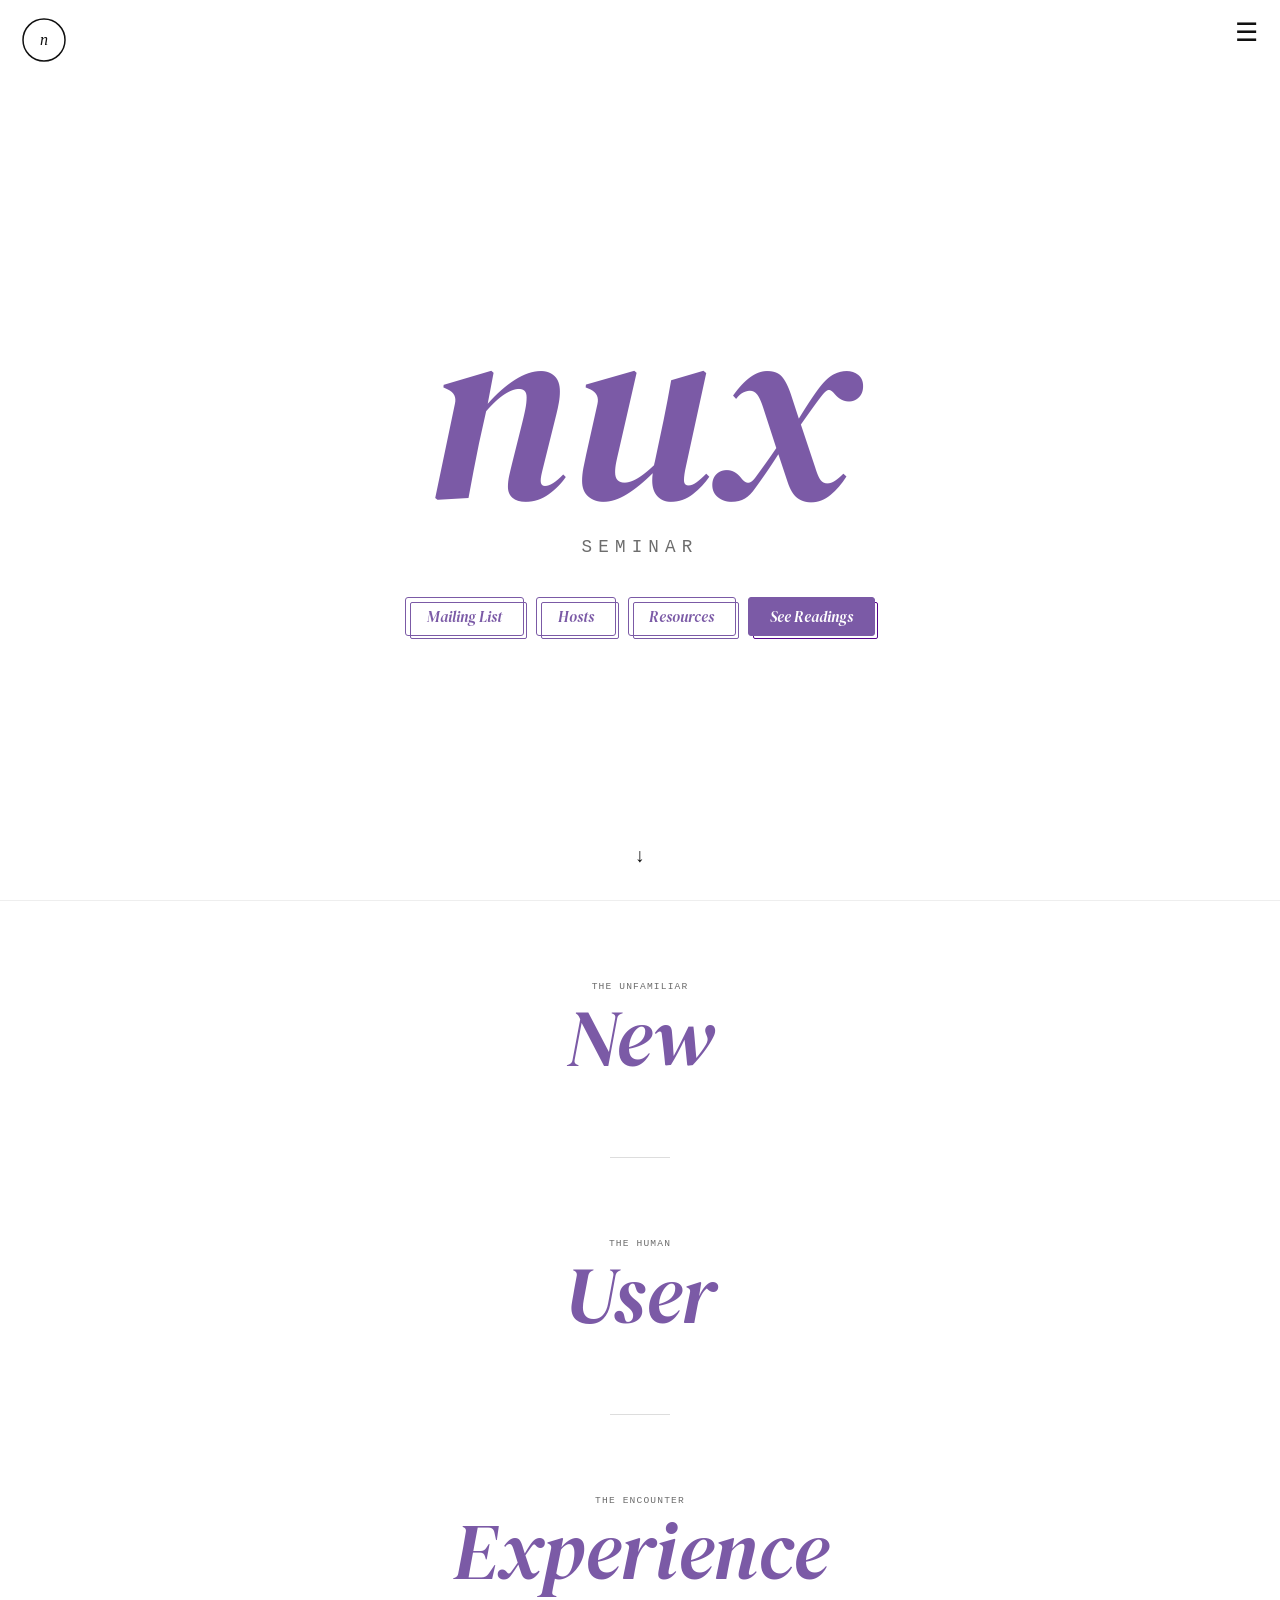
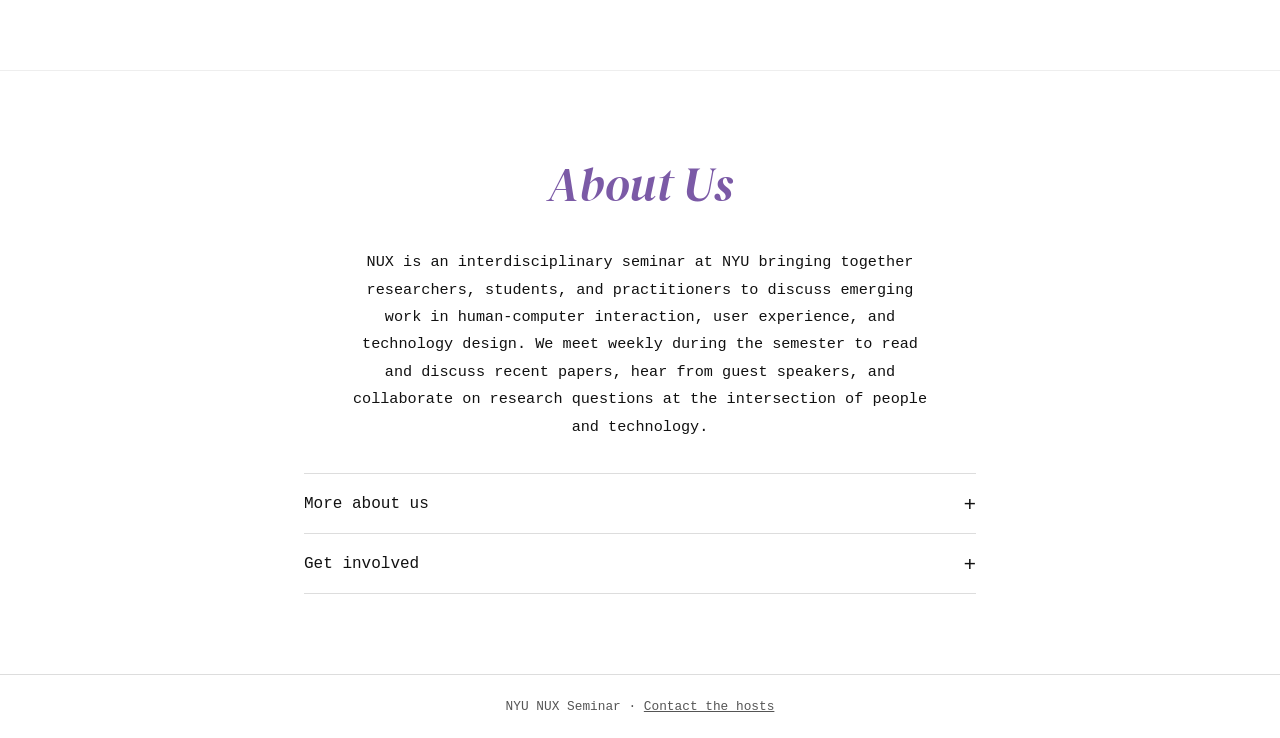
==== index.html @ d13d859c "Fix animation jerk and stuck letters on first load Switch Google Fonts to display=block so DM Serif " ====
<!DOCTYPE html>
<html lang="en">
<head>
  <meta charset="UTF-8">
  <meta name="viewport" content="width=device-width, initial-scale=1.0">
  <title>NUX Seminar</title>
  <link rel="stylesheet" href="style.css?v=3">
  <link href="https://fonts.googleapis.com/css2?family=DM+Serif+Display:ital@1&display=block" rel="stylesheet">
</head>
<body>

  <!-- Top bar -->
  <header class="topbar">
    <a href="index.html">
      <!-- Replace src with your actual logo image -->
      <svg class="logo" viewBox="0 0 44 44" fill="none" xmlns="http://www.w3.org/2000/svg" aria-label="NUX home">
        <circle cx="22" cy="22" r="21" stroke="#111" stroke-width="1.5"/>
        <text x="22" y="27" text-anchor="middle" font-family="Georgia, serif" font-style="italic" font-size="16" fill="#111">n</text>
      </svg>
    </a>
    <button class="hamburger" id="menu-open" aria-label="Open menu">&#9776;</button>
  </header>

  <!-- Side drawer -->
  <div class="drawer-overlay" id="drawer-overlay" role="dialog" aria-modal="true" aria-label="Navigation">
    <div class="drawer">
      <button class="drawer-close" id="menu-close" aria-label="Close menu">&#10005;</button>
      <nav>
        <a href="hosts.html">Hosts</a>
        <a href="readings.html">Readings</a>
        <a href="resources.html">Resources</a>
        <a href="https://nyu-community.slack.com/archives/C08QXYZ1234" target="_blank">HCI Slack ↗</a>
      </nav>
    </div>
  </div>

  <!-- Hero -->
  <section class="hero">
    <div class="hero-logo" aria-label="NUX Seminar">
      <div class="hero-wordmark"><span>n</span><span>u</span><span>x</span></div>
      <div class="hero-sub">seminar</div>
    </div>
    <div class="hero-buttons">
      <a href="https://forms.gle/PLACEHOLDER" target="_blank" class="btn">Mailing List</a>
      <a href="hosts.html" class="btn">Hosts</a>
      <a href="resources.html" class="btn">Resources</a>
      <a href="readings.html" class="btn filled">See Readings</a>
    </div>
    <div class="hero-scroll" aria-hidden="true">↓</div>
  </section>

  <!-- NUX word reveal -->
  <section class="nux-reveal" aria-hidden="true">
    <div class="nux-reveal-item" id="reveal-new">
      <span class="nux-reveal-def">the unfamiliar</span>
      <span class="nux-reveal-word">New</span>
    </div>
    <div class="nux-reveal-sep"></div>
    <div class="nux-reveal-item" id="reveal-user">
      <span class="nux-reveal-def">the human</span>
      <span class="nux-reveal-word">User</span>
    </div>
    <div class="nux-reveal-sep"></div>
    <div class="nux-reveal-item" id="reveal-exp">
      <span class="nux-reveal-def">the encounter</span>
      <span class="nux-reveal-word">Experience</span>
    </div>
  </section>

  <!-- About -->
  <section class="section">
    <h2 class="section-title">About Us</h2>
    <p style="text-align:center; font-size:0.95rem; line-height:1.8; max-width:580px; margin:0 auto 2rem;">
      NUX is an interdisciplinary seminar at NYU bringing together researchers, students, and practitioners to discuss emerging work in human-computer interaction, user experience, and technology design. We meet weekly during the semester to read and discuss recent papers, hear from guest speakers, and collaborate on research questions at the intersection of people and technology.
    </p>

    <div class="accordion" id="accordion">

      <div class="accordion-item">
        <button class="accordion-header" aria-expanded="false" aria-controls="panel-about" id="btn-about">
          More about us
          <span class="accordion-icon" aria-hidden="true">+</span>
        </button>
        <div class="accordion-body" id="panel-about" role="region" aria-labelledby="btn-about" hidden>
          <p>Founded at NYU, NUX (New User Experience) brings together people from computer science, psychology, law, design, and social science to look at HCI problems from multiple angles.</p>
          <p>Our sessions combine close reading of current papers with open discussion. No background in any particular field is required — curiosity is enough.</p>
        </div>
      </div>

      <div class="accordion-item">
        <button class="accordion-header" aria-expanded="false" aria-controls="panel-involve" id="btn-involve">
          Get involved
          <span class="accordion-icon" aria-hidden="true">+</span>
        </button>
        <div class="accordion-body" id="panel-involve" role="region" aria-labelledby="btn-involve" hidden>
          <ul>
            <li><strong>Attend a session</strong> — Open to all NYU affiliates. Check the <a href="readings.html">Readings</a> page for upcoming topics and times.</li>
            <li><strong>Join the Slack</strong> — Connect on the <a href="https://nyu-community.slack.com/archives/C08QXYZ1234" target="_blank">NYU HCI Slack ↗</a>.</li>
            <li><strong>Present your work</strong> — Reach out to the <a href="hosts.html">hosts</a> if you'd like to share ongoing research.</li>
            <li><strong>Suggest a reading</strong> — We welcome paper suggestions from the community.</li>
          </ul>
        </div>
      </div>

    </div>
  </section>

  <footer>
    <p>NYU NUX Seminar &middot; <a href="hosts.html">Contact the hosts</a></p>
  </footer>

  <script src="main.js"></script>
</body>
</html>
---- style.css ----
*, *::before, *::after { box-sizing: border-box; margin: 0; padding: 0; }

body {
  font-family: 'Courier New', Courier, monospace;
  background: #fff;
  color: #111;
  min-height: 100vh;
}

/* ── Top bar ── */
.topbar {
  position: fixed;
  top: 0; left: 0; right: 0;
  display: flex;
  align-items: flex-start;
  justify-content: space-between;
  padding: 1.1rem 1.4rem;
  z-index: 100;
}

.logo {
  width: 44px;
  height: 44px;
  display: block;
}

.hamburger {
  background: none;
  border: none;
  cursor: pointer;
  font-size: 1.6rem;
  line-height: 1;
  padding: 0;
  color: #111;
  margin-top: 2px;
}

/* ── Side drawer ── */
.drawer-overlay {
  display: none;
  position: fixed;
  inset: 0;
  z-index: 200;
}
.drawer-overlay.open { display: block; }

.drawer {
  position: absolute;
  top: 0; right: 0;
  width: 260px;
  height: 100%;
  background: #fff;
  border-left: 1px solid #ddd;
  padding: 1.2rem 1.5rem;
  display: flex;
  flex-direction: column;
}

.drawer-close {
  align-self: flex-end;
  background: none;
  border: none;
  cursor: pointer;
  font-size: 1.6rem;
  color: #111;
  margin-bottom: 0.5rem;
  line-height: 1;
}

.drawer nav a {
  display: block;
  padding: 1rem 0;
  border-bottom: 1px solid #ddd;
  text-decoration: none;
  color: #111;
  font-family: 'Courier New', Courier, monospace;
  font-size: 1rem;
}
.drawer nav a:first-child { border-top: 1px solid #ddd; }
.drawer nav a:hover { opacity: 0.6; }

/* ── Hero ── */
.hero {
  min-height: 100vh;
  display: flex;
  flex-direction: column;
  align-items: center;
  justify-content: center;
  text-align: center;
  padding: 5rem 1.5rem 4rem;
  position: relative;
}

.hero-logo {
  margin-bottom: 2.5rem;
  text-align: center;
}

.hero-wordmark {
  font-family: 'DM Serif Display', Georgia, serif;
  font-style: italic;
  font-size: clamp(5rem, 22vw, 16rem);
  color: #7b5aa6;
  display: inline-flex;
  line-height: 1;
  margin-bottom: 0;
}

.hero-wordmark span {
  display: inline-block;
  animation: dropBounce 10s cubic-bezier(0.34, 1.56, 0.64, 1) infinite;
}
.hero-wordmark span:nth-child(1) { animation-delay: 0s; }
.hero-wordmark span:nth-child(2) { animation-delay: 0.6s; }
.hero-wordmark span:nth-child(3) { animation-delay: 1.2s; }

@keyframes dropBounce {
  0%, 100% { opacity: 0; transform: translateY(-60px); }
  25%, 75% { opacity: 1; transform: translateY(0); }
}

.hero-sub {
  font-family: 'Courier New', Courier, monospace;
  font-size: clamp(0.7rem, 2vw, 1.1rem);
  letter-spacing: 0.35em;
  color: #6d6d6d;
  text-transform: uppercase;
}

.hero-buttons {
  display: flex;
  flex-wrap: wrap;
  gap: 0.75rem;
  justify-content: center;
}

.btn {
  display: inline-flex;
  align-items: center;
  padding: 0.5rem 1.3rem;
  border-radius: 3px;
  border: 1.5px solid #7b5aa6;
  font-family: 'DM Serif Display', Georgia, serif;
  font-style: italic;
  font-size: 0.95rem;
  text-decoration: none;
  color: #7b5aa6;
  background: transparent;
  cursor: pointer;
  position: relative;
  transition: background 0.15s, color 0.15s, border-color 0.15s;
}
.btn::after {
  content: '';
  position: absolute;
  top: 4px;
  left: 4px;
  right: -4px;
  bottom: -4px;
  border: 1px solid #7b5aa6;
  border-radius: 2px;
  z-index: -1;
  transition: border-color 0.15s;
}
.btn:hover { background: #7b5aa6; color: #fff; border-color: #7b5aa6; }
.btn:hover::after { border-color: #57068c; }
.btn.filled { background: #7b5aa6; color: #fff; border-color: #7b5aa6; }
.btn.filled::after { border-color: #57068c; }
.btn.filled:hover { background: #57068c; border-color: #57068c; }

.hero-scroll {
  position: absolute;
  bottom: 2rem;
  left: 50%;
  transform: translateX(-50%);
  font-size: 1.2rem;
  color: #111;
}

/* ── NUX word reveal ── */
.nux-reveal {
  display: flex;
  flex-direction: column;
  align-items: center;
  border-top: 1px solid #eee;
  border-bottom: 1px solid #eee;
}

.nux-reveal-item {
  display: flex;
  flex-direction: column;
  align-items: center;
  justify-content: center;
  padding: 5rem 1.5rem;
  width: 100%;
  opacity: 0;
  transform: translateY(24px);
  transition: opacity 0.7s ease, transform 0.7s ease;
}
.nux-reveal-item.visible {
  opacity: 1;
  transform: translateY(0);
}

.nux-reveal-def {
  font-family: 'Courier New', Courier, monospace;
  font-size: 0.6rem;
  letter-spacing: 0.12em;
  color: #6d6d6d;
  text-transform: uppercase;
  margin-bottom: 0.3rem;
}

.nux-reveal-word {
  font-family: 'DM Serif Display', Georgia, serif;
  font-style: italic;
  font-size: clamp(2.5rem, 8vw, 5rem);
  color: #7b5aa6;
  line-height: 1;
}

.nux-reveal-sep {
  width: 60px;
  height: 1px;
  background: #ddd;
}

/* ── Content sections ── */
.section {
  max-width: 720px;
  margin: 0 auto;
  padding: 5rem 1.5rem;
}

.section-title {
  font-family: 'DM Serif Display', Georgia, serif;
  font-style: italic;
  font-size: clamp(2rem, 6vw, 3rem);
  font-weight: 400;
  color: #7b5aa6;
  text-align: center;
  margin-bottom: 2rem;
}

.title-letter {
  display: inline-block;
  animation: dropBounce 10s cubic-bezier(0.34, 1.56, 0.64, 1) infinite;
}

/* ── Accordion ── */
.accordion { margin-top: 1.5rem; }

.accordion-item { border-bottom: 1px solid #ddd; }
.accordion-item:first-child { border-top: 1px solid #ddd; }

.accordion-header {
  width: 100%;
  display: flex;
  justify-content: space-between;
  align-items: center;
  padding: 1.1rem 0;
  background: none;
  border: none;
  cursor: pointer;
  font-family: 'Courier New', Courier, monospace;
  font-size: 1rem;
  color: #111;
  text-align: left;
}
.accordion-header:hover { opacity: 0.6; }

.accordion-icon {
  font-size: 1.3rem;
  font-family: sans-serif;
  transition: transform 0.2s;
  flex-shrink: 0;
}
.accordion-header[aria-expanded="true"] .accordion-icon { transform: rotate(45deg); }

.accordion-body {
  padding-bottom: 1.25rem;
  font-size: 0.95rem;
  line-height: 1.75;
}
.accordion-body p + p { margin-top: 0.75rem; }
.accordion-body ul { padding-left: 1.2rem; }
.accordion-body li + li { margin-top: 0.5rem; }
.accordion-body a { color: #111; }

/* ── Hosts grid ── */
.hosts-grid {
  display: grid;
  grid-template-columns: 1fr 1fr;
  gap: 2rem;
  margin-top: 1.5rem;
  max-width: 900px;
  margin-left: auto;
  margin-right: auto;
}
.host-card {
  border: 1px solid #ddd;
  padding: 1.25rem;
  position: relative;
  overflow: hidden;
}
.host-card::after {
  content: '';
  position: absolute;
  top: 4px; left: 4px; right: -4px; bottom: -4px;
  border: 1px solid #ddd;
  z-index: -1;
}
.host-photo {
  width: calc(100% + 2.5rem);
  aspect-ratio: 1/1;
  object-fit: cover;
  object-position: top;
  display: block;
  margin: -1.25rem -1.25rem 1rem -1.25rem;
}
.host-card h3 {
  font-family: 'DM Serif Display', Georgia, serif;
  font-style: italic;
  font-size: 1.3rem;
  font-weight: 400;
  color: #7b5aa6;
  margin-bottom: 0.2rem;
}
.host-card .role { font-size: 0.72rem; color: #6d6d6d; letter-spacing: 0.05em; margin-bottom: 0.1rem; }
.host-card .dept { font-size: 0.72rem; color: #6d6d6d; letter-spacing: 0.05em; margin-bottom: 0.75rem; line-height: 1.5; }
.host-card .bio { font-size: 0.75rem; color: #444; line-height: 1.65; margin-bottom: 1rem; }
.host-links { display: flex; flex-direction: column; gap: 4px; }
.host-links a { font-size: 0.72rem; color: #7b5aa6; text-decoration: none; letter-spacing: 0.03em; }
.host-links a:hover { text-decoration: underline; }

/* ── Readings C1 layout ── */
.readings-list { margin-top: 2rem; display: flex; flex-direction: column; gap: 2.5rem; }

.r-theme { border-left: 3px solid #7b5aa6; padding-left: 1.5rem; position: relative; }

.r-header { display: flex; align-items: baseline; gap: 1rem; margin-bottom: 0.85rem; }

.r-num {
  font-family: 'DM Serif Display', Georgia, serif;
  font-style: italic;
  font-size: 3rem;
  color: #b8a0d4;
  line-height: 1;
  flex-shrink: 0;
}

.r-label { font-size: 0.65rem; color: #7b5aa6; letter-spacing: 0.12em; text-transform: uppercase; }
.r-name { font-family: 'DM Serif Display', Georgia, serif; font-style: italic; font-size: 1.4rem; color: #111; }
.r-dates { font-size: 0.65rem; color: #6d6d6d; margin-top: 0.1rem; }
.r-icon {
  position: absolute;
  right: 0;
  bottom: 0;
  transform: translateY(50%);
  width: 72px;
  height: auto;
  opacity: 0.9;
}

.r-body {
  display: grid;
  grid-template-columns: 1fr 1fr;
  gap: 1.5rem;
  border-top: 1px solid #eee;
  padding-top: 0.85rem;
}

.r-session-label {
  font-size: 0.65rem;
  color: #7b5aa6;
  letter-spacing: 0.08em;
  text-transform: uppercase;
  margin-bottom: 0.75rem;
}

.r-paper { margin-bottom: 0.85rem; }
.r-paper:last-child { margin-bottom: 0; }

.r-title {
  font-family: 'DM Serif Display', Georgia, serif;
  font-style: italic;
  font-size: 0.9rem;
  color: #111;
  line-height: 1.35;
  margin-bottom: 0.15rem;
}

.r-authors { font-size: 0.68rem; color: #6d6d6d; margin-bottom: 0.2rem; }

.r-links { font-size: 0.68rem; }
.r-links a { color: #7b5aa6; text-decoration: none; margin-right: 0.4rem; }
.r-links a:hover { text-decoration: underline; }

/* ── Readings table ── */
table {
  width: 100%;
  border-collapse: collapse;
  margin-top: 1.5rem;
  font-size: 0.9rem;
}
th {
  text-align: left;
  border-bottom: 2px solid #111;
  padding: 0.5rem 0.75rem;
  font-weight: bold;
}
td {
  padding: 0.6rem 0.75rem;
  vertical-align: top;
  border-bottom: 1px solid #eee;
}
tr:last-child td { border-bottom: none; }
td a { color: #111; }

/* ── Resources ── */
.resource-list { list-style: none; margin-top: 1.5rem; }
.resource-list li {
  padding: 0.85rem 0;
  border-bottom: 1px solid #eee;
  font-size: 0.92rem;
}
.resource-list li:first-child { border-top: 1px solid #eee; }
.resource-list a { color: #111; font-weight: bold; }
.resource-list .desc { display: block; font-size: 0.82rem; color: #555; margin-top: 0.15rem; }

/* ── Footer ── */
footer {
  border-top: 1px solid #ddd;
  text-align: center;
  padding: 1.5rem;
  font-size: 0.8rem;
  color: #555;
}
footer a { color: #555; }
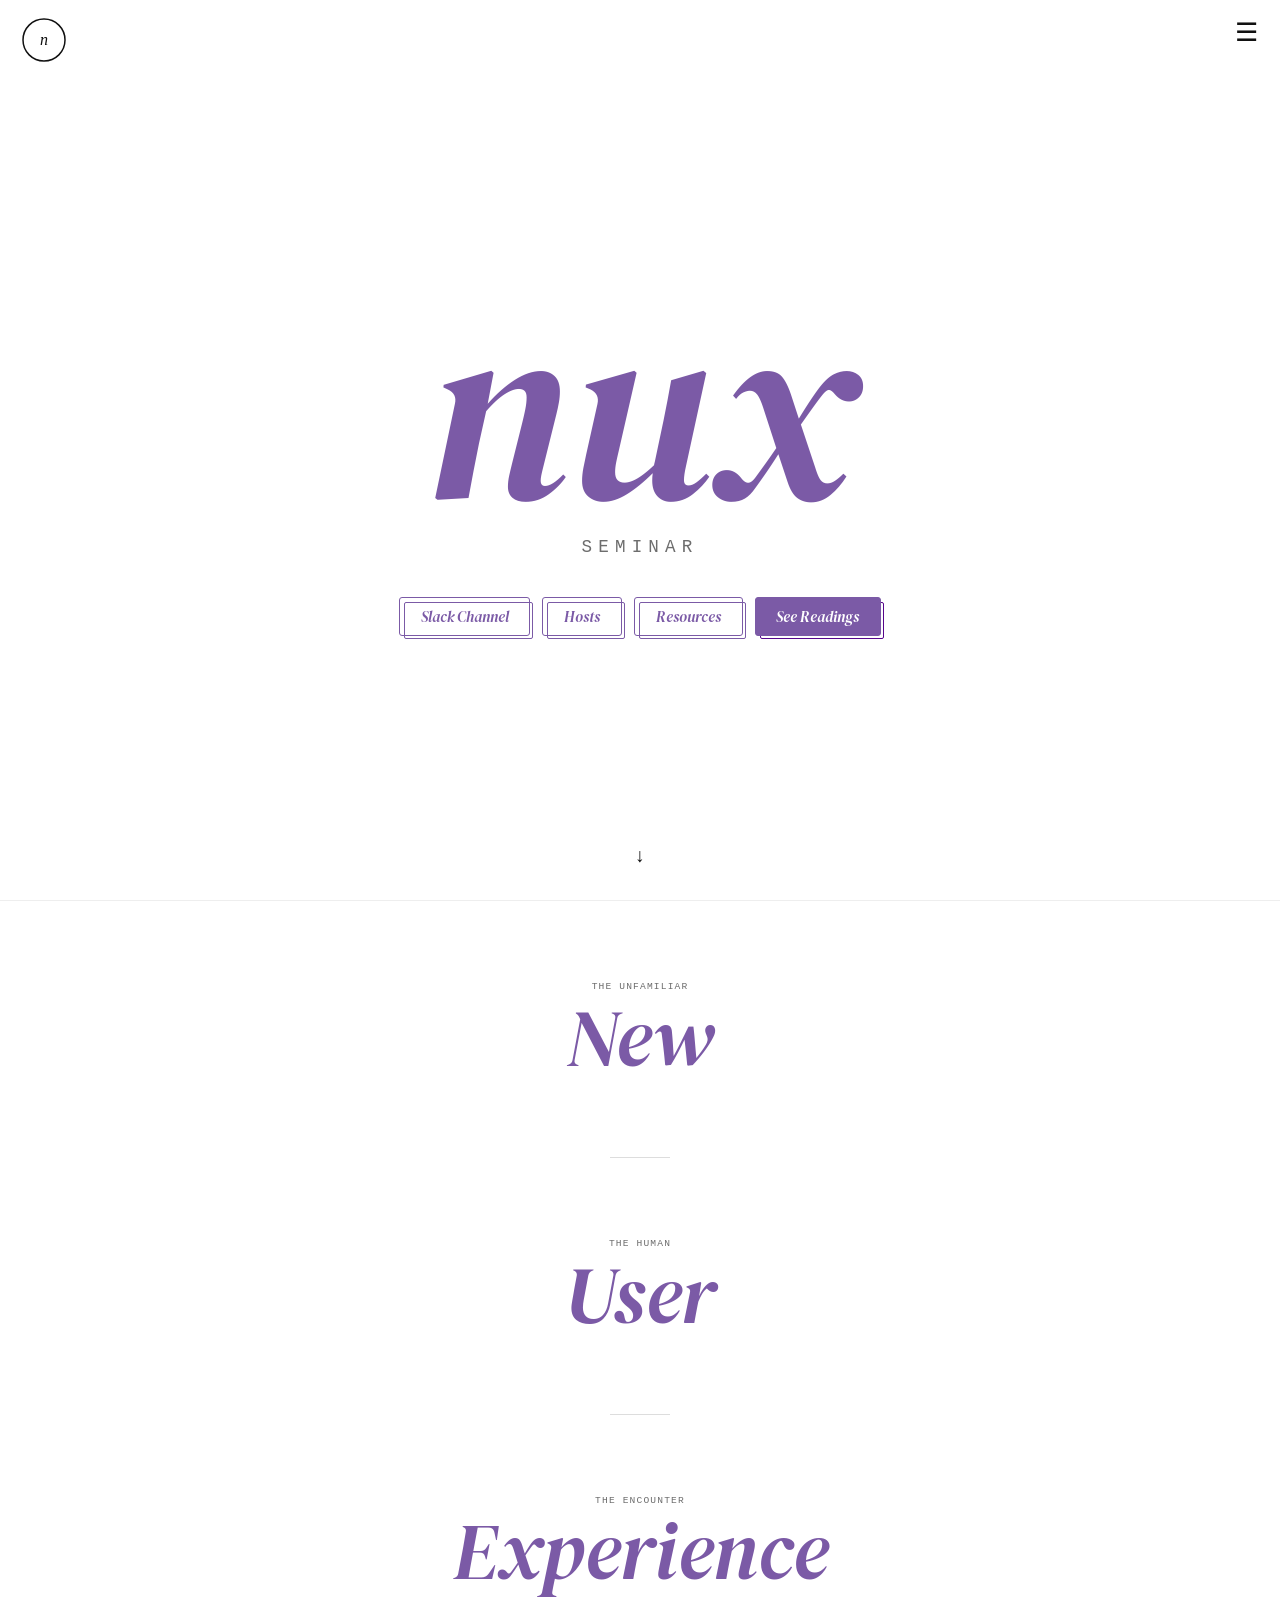
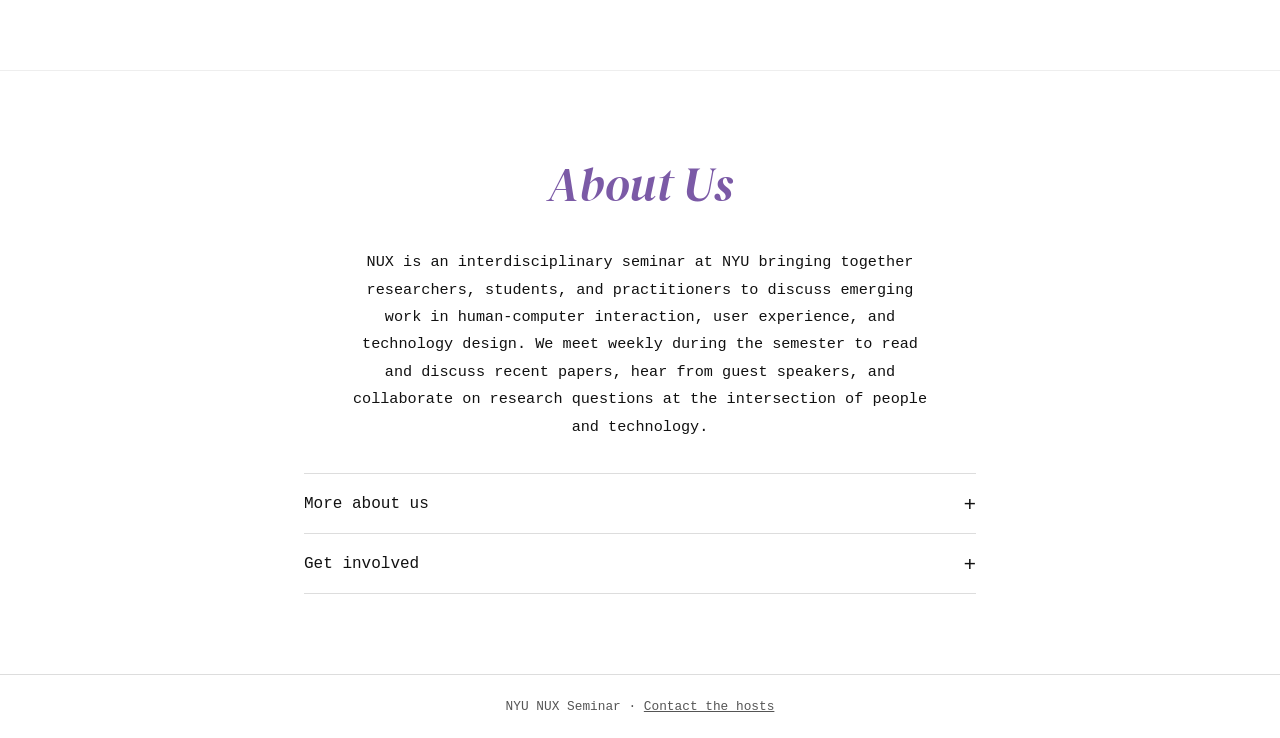
==== commit ef70a91a: "Replace Mailing List button with Slack Channel link Co-Authored-By: Claude Sonnet 4.6 <noreply@anthr" ====
--- a/index.html
+++ b/index.html
@@ -41,7 +41,7 @@
       <div class="hero-sub">seminar</div>
     </div>
     <div class="hero-buttons">
-      <a href="https://forms.gle/PLACEHOLDER" target="_blank" class="btn">Mailing List</a>
+      <a href="https://nyuhci.slack.com/archives/C0B4F48RS00" target="_blank" class="btn">Slack Channel</a>
       <a href="hosts.html" class="btn">Hosts</a>
       <a href="resources.html" class="btn">Resources</a>
       <a href="readings.html" class="btn filled">See Readings</a>
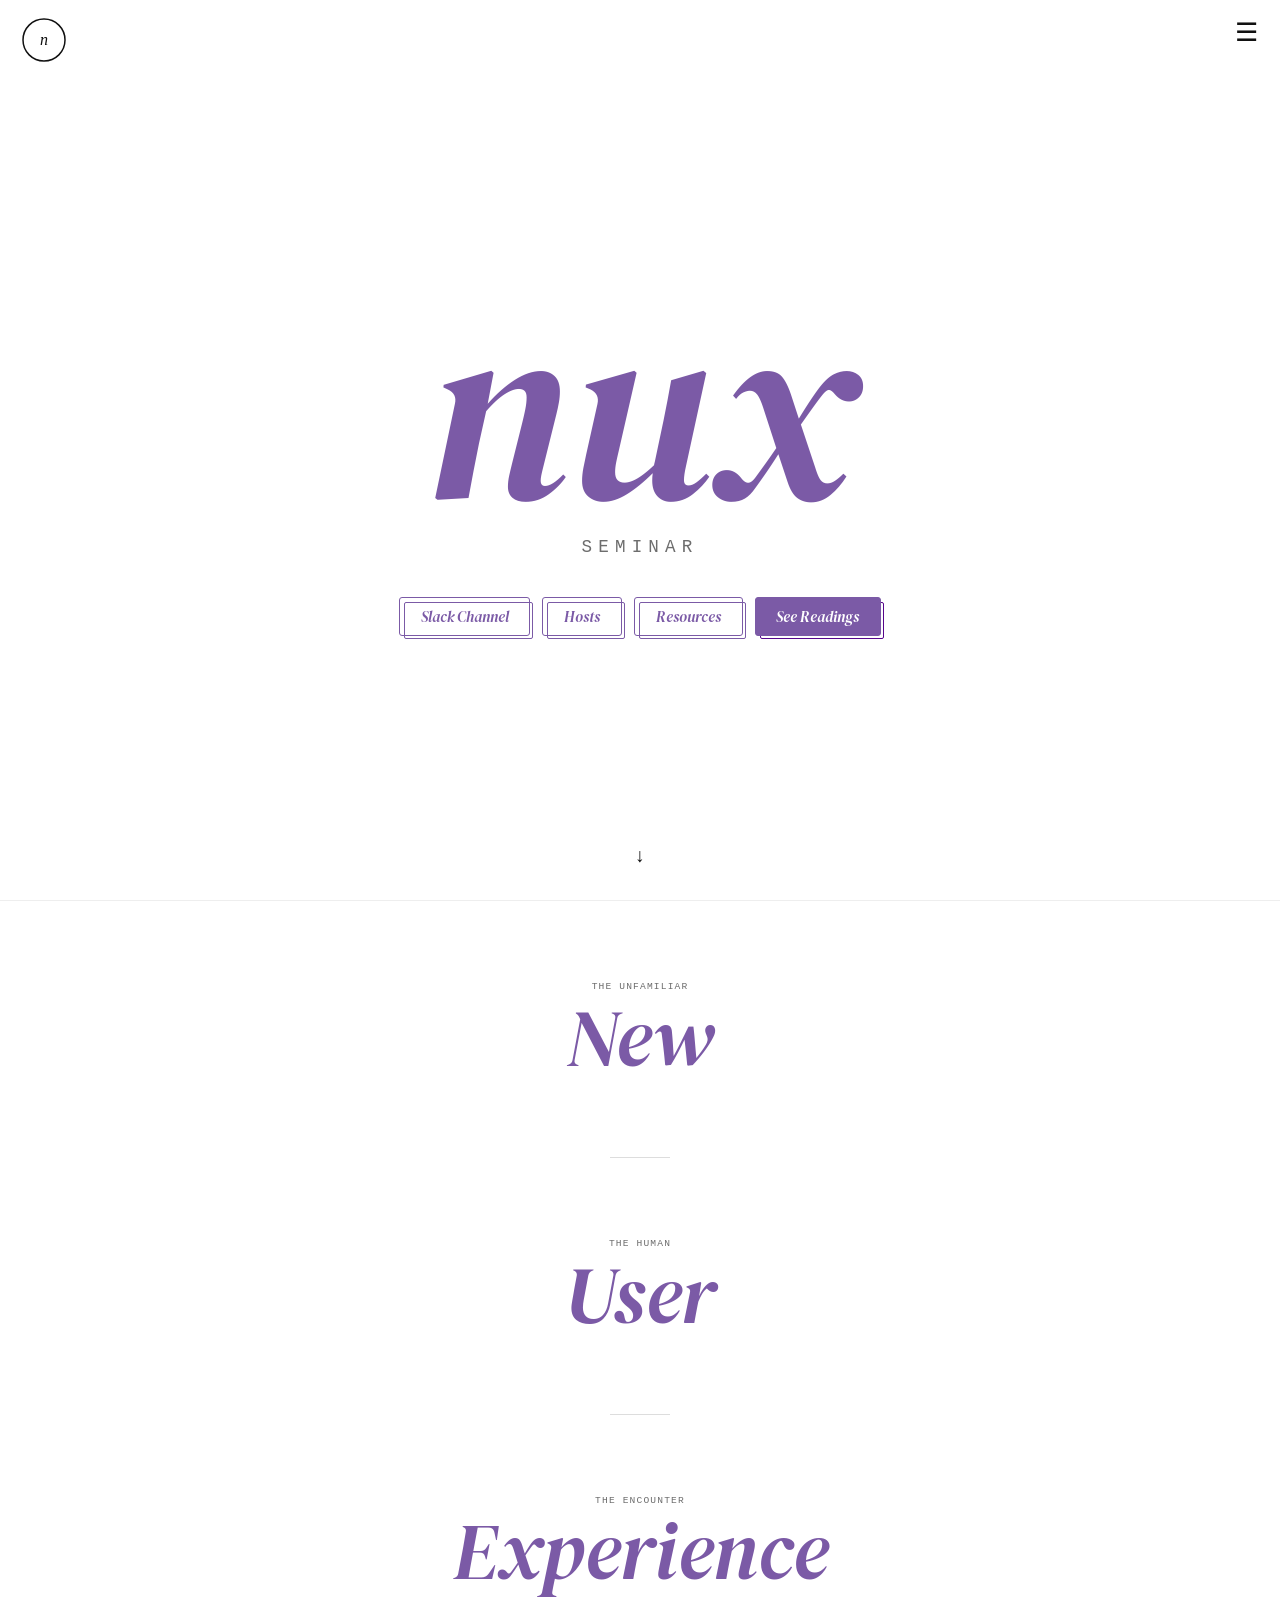
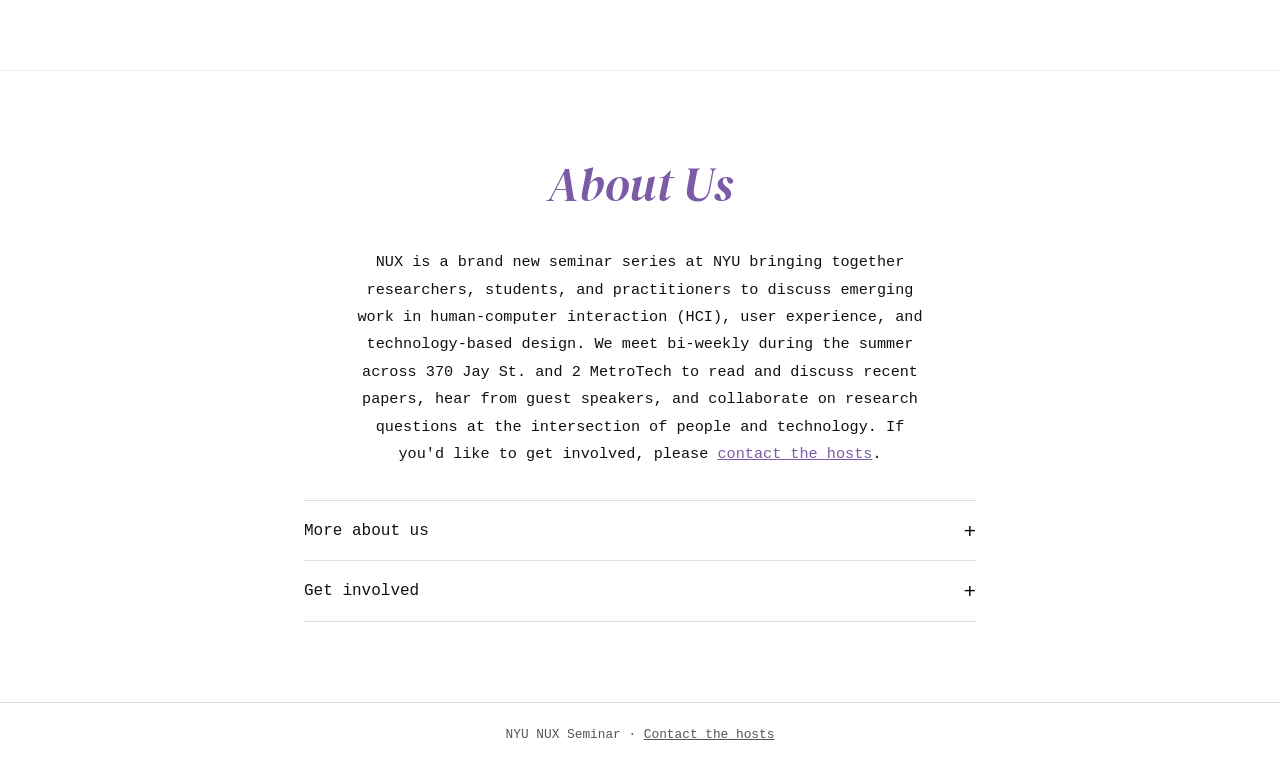
==== commit afd304a6: "Update About Us copy with new seminar description Co-Authored-By: Claude Sonnet 4.6 <noreply@anthrop" ====
--- a/index.html
+++ b/index.html
@@ -71,7 +71,7 @@
   <section class="section">
     <h2 class="section-title">About Us</h2>
     <p style="text-align:center; font-size:0.95rem; line-height:1.8; max-width:580px; margin:0 auto 2rem;">
-      NUX is an interdisciplinary seminar at NYU bringing together researchers, students, and practitioners to discuss emerging work in human-computer interaction, user experience, and technology design. We meet weekly during the semester to read and discuss recent papers, hear from guest speakers, and collaborate on research questions at the intersection of people and technology.
+      NUX is a brand new seminar series at NYU bringing together researchers, students, and practitioners to discuss emerging work in human-computer interaction (HCI), user experience, and technology-based design. We meet bi-weekly during the summer across 370 Jay St. and 2 MetroTech to read and discuss recent papers, hear from guest speakers, and collaborate on research questions at the intersection of people and technology. If you'd like to get involved, please <a href="hosts.html" style="color:#7b5aa6;">contact the hosts</a>.
     </p>
 
     <div class="accordion" id="accordion">
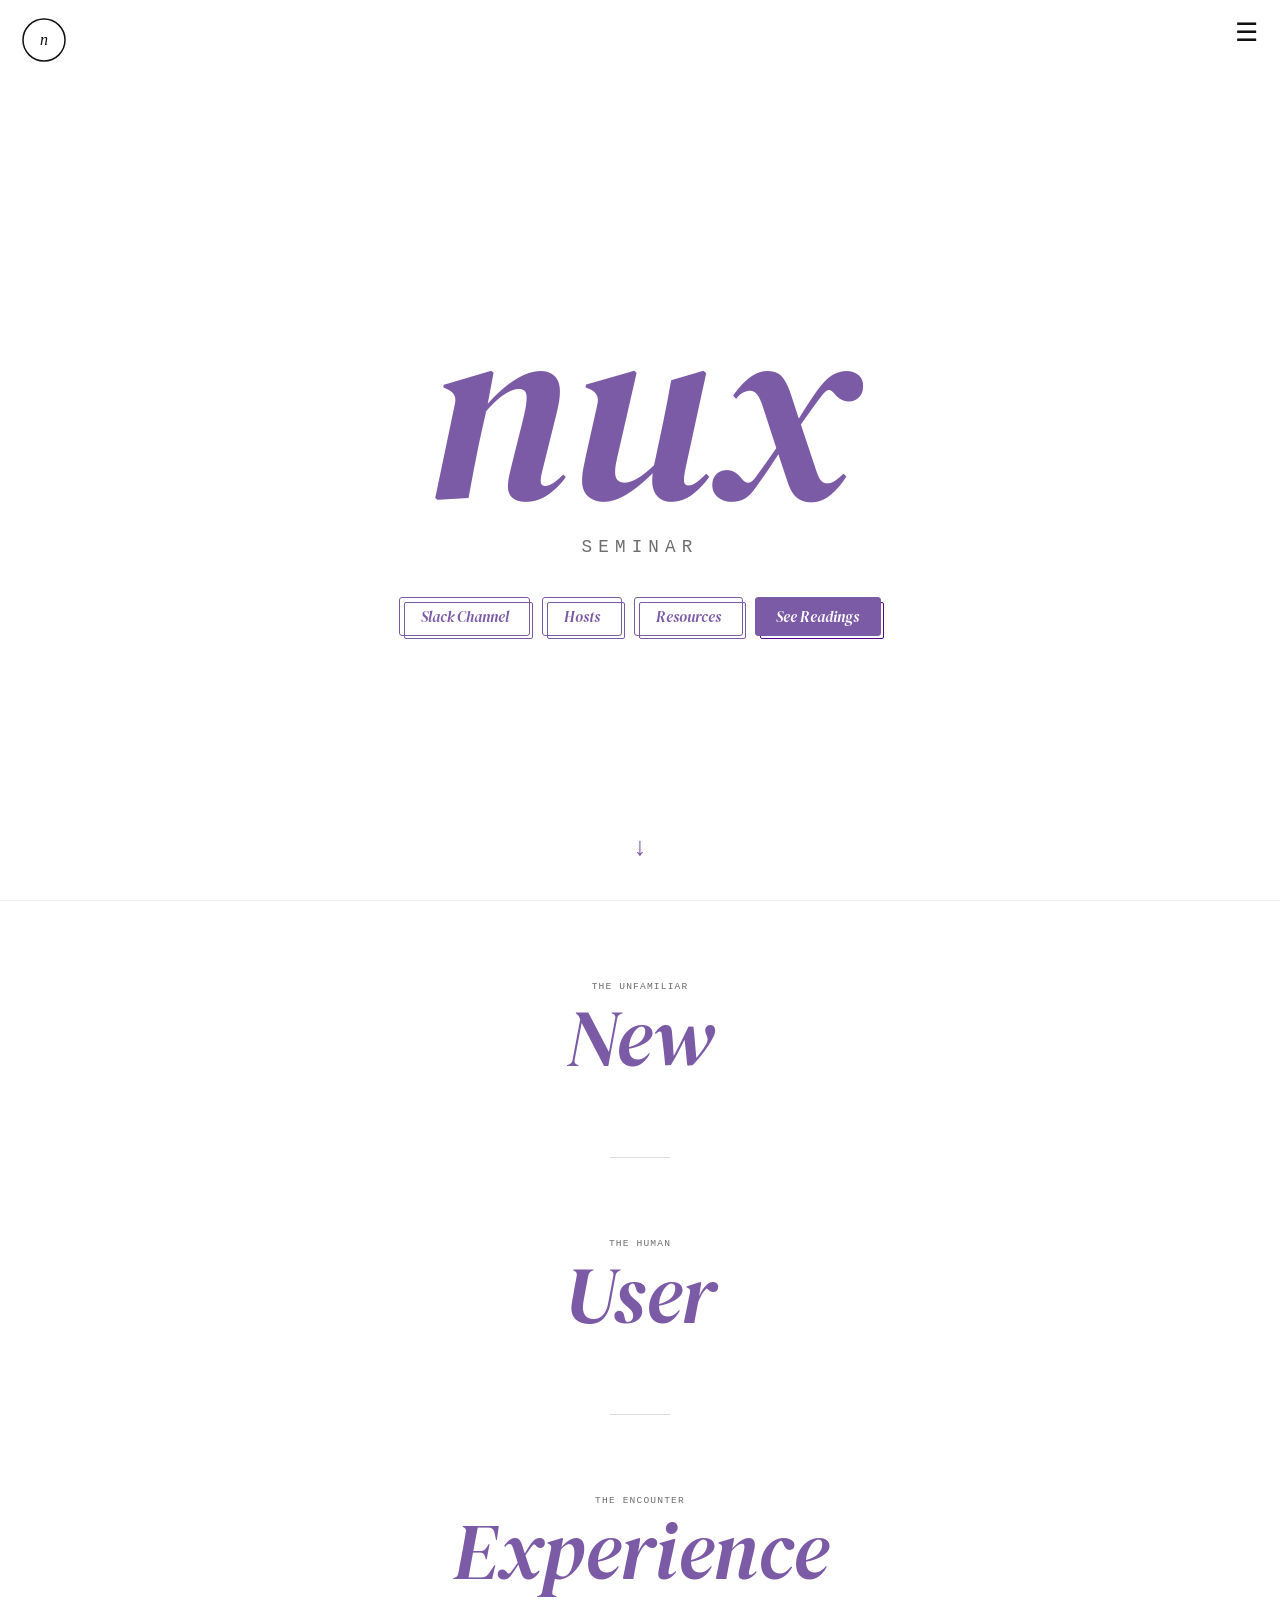
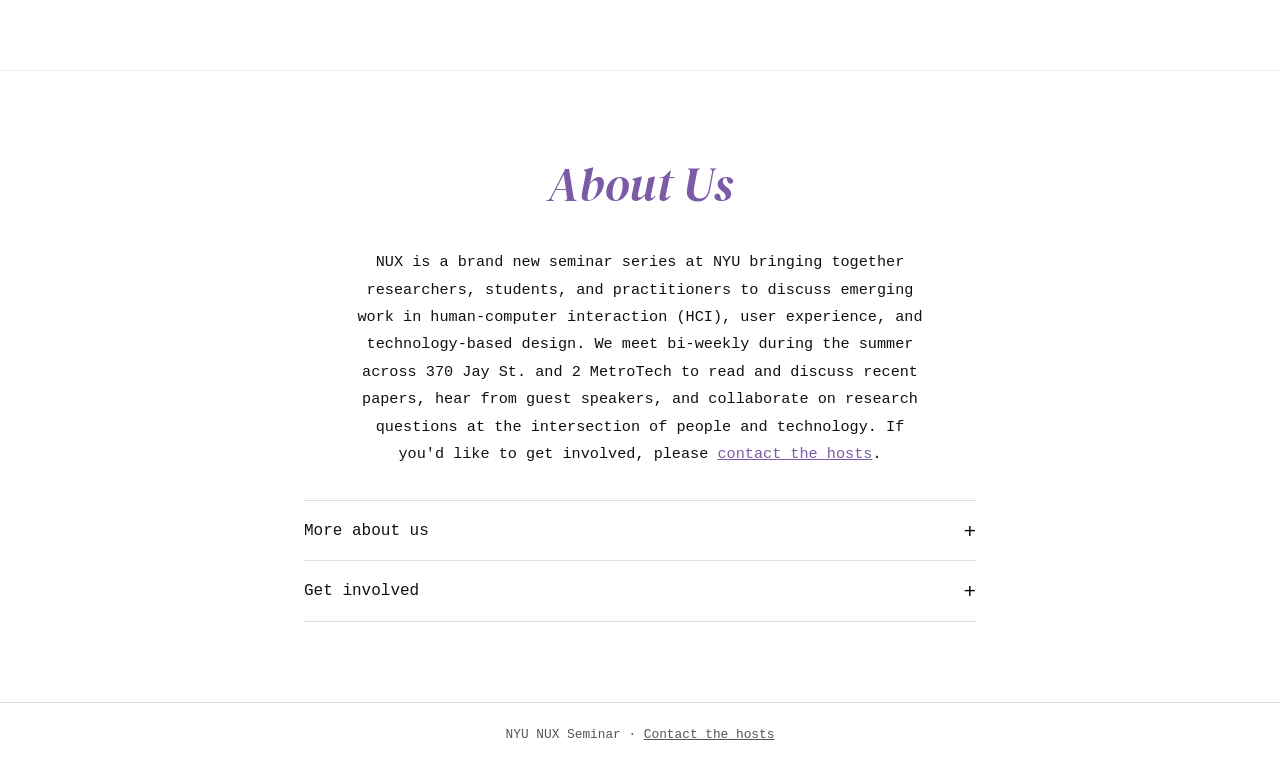
==== commit a9c06ff2: "Animate scroll arrow and wire click to smooth-scroll to About Us Arrow is now purple, slightly large" ====
--- a/index.html
+++ b/index.html
@@ -29,7 +29,7 @@
         <a href="hosts.html">Hosts</a>
         <a href="readings.html">Readings</a>
         <a href="resources.html">Resources</a>
-        <a href="https://nyu-community.slack.com/archives/C08QXYZ1234" target="_blank">HCI Slack ↗</a>
+        <a href="https://nyuhci.slack.com/archives/C0B4F48RS00" target="_blank">HCI Slack ↗</a>
       </nav>
     </div>
   </div>
@@ -46,7 +46,7 @@
       <a href="resources.html" class="btn">Resources</a>
       <a href="readings.html" class="btn filled">See Readings</a>
     </div>
-    <div class="hero-scroll" aria-hidden="true">↓</div>
+    <button class="hero-scroll" id="scroll-down" aria-label="Scroll to About Us">↓</button>
   </section>
 
   <!-- NUX word reveal -->
@@ -68,7 +68,7 @@
   </section>
 
   <!-- About -->
-  <section class="section">
+  <section class="section" id="about">
     <h2 class="section-title">About Us</h2>
     <p style="text-align:center; font-size:0.95rem; line-height:1.8; max-width:580px; margin:0 auto 2rem;">
       NUX is a brand new seminar series at NYU bringing together researchers, students, and practitioners to discuss emerging work in human-computer interaction (HCI), user experience, and technology-based design. We meet bi-weekly during the summer across 370 Jay St. and 2 MetroTech to read and discuss recent papers, hear from guest speakers, and collaborate on research questions at the intersection of people and technology. If you'd like to get involved, please <a href="hosts.html" style="color:#7b5aa6;">contact the hosts</a>.
@@ -95,7 +95,7 @@
         <div class="accordion-body" id="panel-involve" role="region" aria-labelledby="btn-involve" hidden>
           <ul>
             <li><strong>Attend a session</strong> — Open to all NYU affiliates. Check the <a href="readings.html">Readings</a> page for upcoming topics and times.</li>
-            <li><strong>Join the Slack</strong> — Connect on the <a href="https://nyu-community.slack.com/archives/C08QXYZ1234" target="_blank">NYU HCI Slack ↗</a>.</li>
+            <li><strong>Join the Slack</strong> — Connect on the <a href="https://nyuhci.slack.com/archives/C0B4F48RS00" target="_blank">NYU HCI Slack ↗</a>.</li>
             <li><strong>Present your work</strong> — Reach out to the <a href="hosts.html">hosts</a> if you'd like to share ongoing research.</li>
             <li><strong>Suggest a reading</strong> — We welcome paper suggestions from the community.</li>
           </ul>
--- a/style.css
+++ b/style.css
@@ -173,8 +173,20 @@
   bottom: 2rem;
   left: 50%;
   transform: translateX(-50%);
-  font-size: 1.2rem;
-  color: #111;
+  font-size: 1.6rem;
+  color: #7b5aa6;
+  background: none;
+  border: none;
+  cursor: pointer;
+  padding: 0.5rem;
+  animation: arrowBob 1.8s ease-in-out infinite;
+  line-height: 1;
+}
+.hero-scroll:hover { opacity: 0.6; }
+
+@keyframes arrowBob {
+  0%, 100% { transform: translateX(-50%) translateY(0); }
+  50% { transform: translateX(-50%) translateY(8px); }
 }
 
 /* ── NUX word reveal ── */
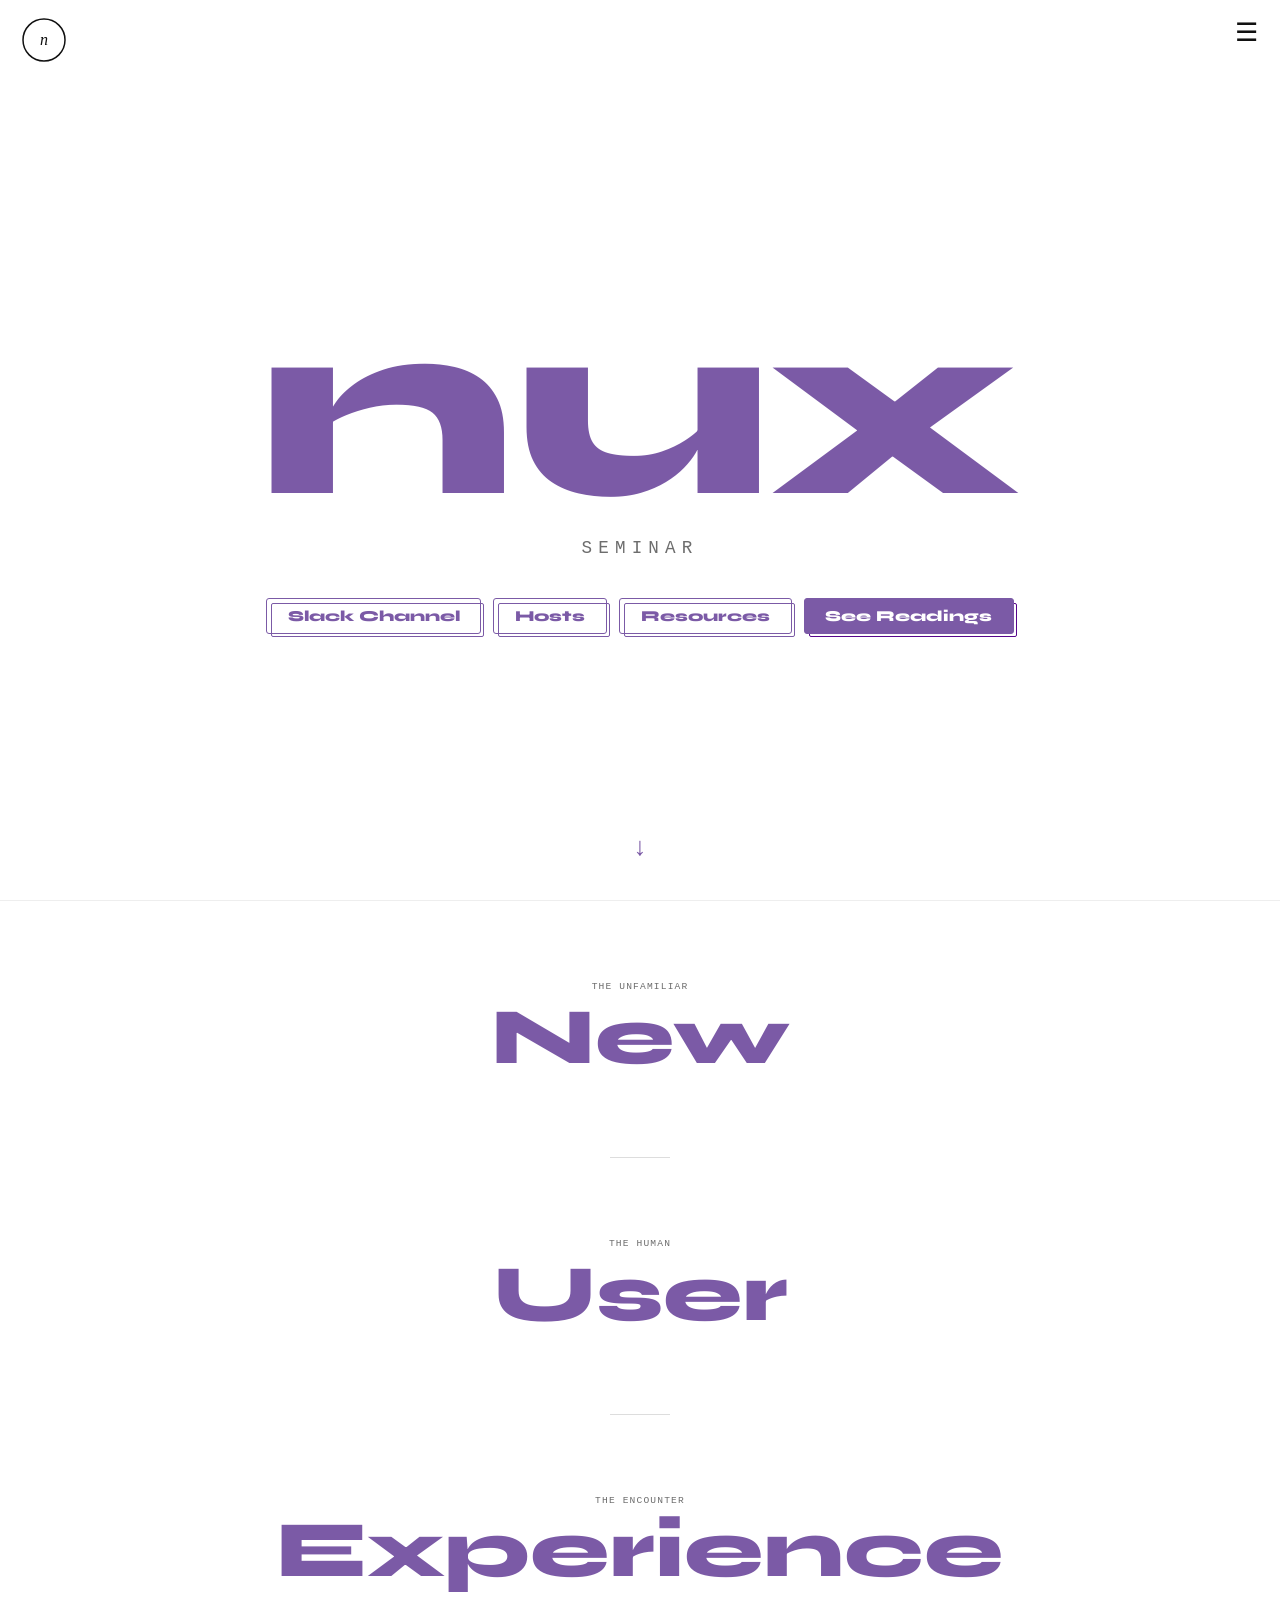
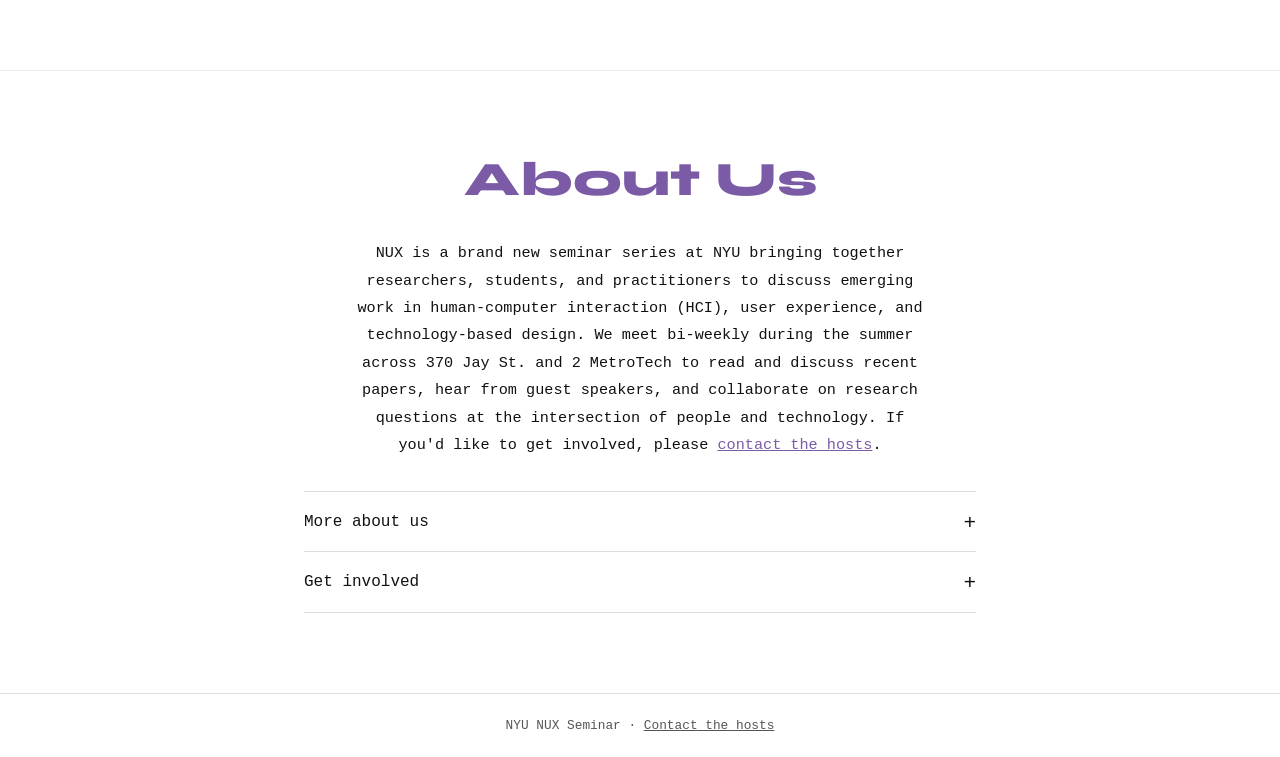
==== commit af4e10cc: "Switch display font from DM Serif Display to Syne ExtraBold Replaces all instances of the italic ser" ====
--- a/index.html
+++ b/index.html
@@ -4,8 +4,8 @@
   <meta charset="UTF-8">
   <meta name="viewport" content="width=device-width, initial-scale=1.0">
   <title>NUX Seminar</title>
-  <link rel="stylesheet" href="style.css?v=3">
-  <link href="https://fonts.googleapis.com/css2?family=DM+Serif+Display:ital@1&display=block" rel="stylesheet">
+  <link rel="stylesheet" href="style.css?v=4">
+  <link href="https://fonts.googleapis.com/css2?family=Syne:wght@800&display=block" rel="stylesheet">
 </head>
 <body>
 
--- a/style.css
+++ b/style.css
@@ -97,8 +97,7 @@
 }
 
 .hero-wordmark {
-  font-family: 'DM Serif Display', Georgia, serif;
-  font-style: italic;
+  font-family: 'Syne', sans-serif; font-weight: 800;
   font-size: clamp(5rem, 22vw, 16rem);
   color: #7b5aa6;
   display: inline-flex;
@@ -140,8 +139,7 @@
   padding: 0.5rem 1.3rem;
   border-radius: 3px;
   border: 1.5px solid #7b5aa6;
-  font-family: 'DM Serif Display', Georgia, serif;
-  font-style: italic;
+  font-family: 'Syne', sans-serif; font-weight: 800;
   font-size: 0.95rem;
   text-decoration: none;
   color: #7b5aa6;
@@ -224,8 +222,7 @@
 }
 
 .nux-reveal-word {
-  font-family: 'DM Serif Display', Georgia, serif;
-  font-style: italic;
+  font-family: 'Syne', sans-serif; font-weight: 800;
   font-size: clamp(2.5rem, 8vw, 5rem);
   color: #7b5aa6;
   line-height: 1;
@@ -245,10 +242,9 @@
 }
 
 .section-title {
-  font-family: 'DM Serif Display', Georgia, serif;
-  font-style: italic;
+  font-family: 'Syne', sans-serif; font-weight: 800;
   font-size: clamp(2rem, 6vw, 3rem);
-  font-weight: 400;
+  
   color: #7b5aa6;
   text-align: center;
   margin-bottom: 2rem;
@@ -331,10 +327,9 @@
   margin: -1.25rem -1.25rem 1rem -1.25rem;
 }
 .host-card h3 {
-  font-family: 'DM Serif Display', Georgia, serif;
-  font-style: italic;
+  font-family: 'Syne', sans-serif; font-weight: 800;
   font-size: 1.3rem;
-  font-weight: 400;
+  
   color: #7b5aa6;
   margin-bottom: 0.2rem;
 }
@@ -353,8 +348,7 @@
 .r-header { display: flex; align-items: baseline; gap: 1rem; margin-bottom: 0.85rem; }
 
 .r-num {
-  font-family: 'DM Serif Display', Georgia, serif;
-  font-style: italic;
+  font-family: 'Syne', sans-serif; font-weight: 800;
   font-size: 3rem;
   color: #b8a0d4;
   line-height: 1;
@@ -362,7 +356,7 @@
 }
 
 .r-label { font-size: 0.65rem; color: #7b5aa6; letter-spacing: 0.12em; text-transform: uppercase; }
-.r-name { font-family: 'DM Serif Display', Georgia, serif; font-style: italic; font-size: 1.4rem; color: #111; }
+.r-name { font-family: 'Syne', sans-serif; font-weight: 800; font-size: 1.4rem; color: #111; }
 .r-dates { font-size: 0.65rem; color: #6d6d6d; margin-top: 0.1rem; }
 .r-icon {
   position: absolute;
@@ -394,8 +388,7 @@
 .r-paper:last-child { margin-bottom: 0; }
 
 .r-title {
-  font-family: 'DM Serif Display', Georgia, serif;
-  font-style: italic;
+  font-family: 'Syne', sans-serif; font-weight: 800;
   font-size: 0.9rem;
   color: #111;
   line-height: 1.35;
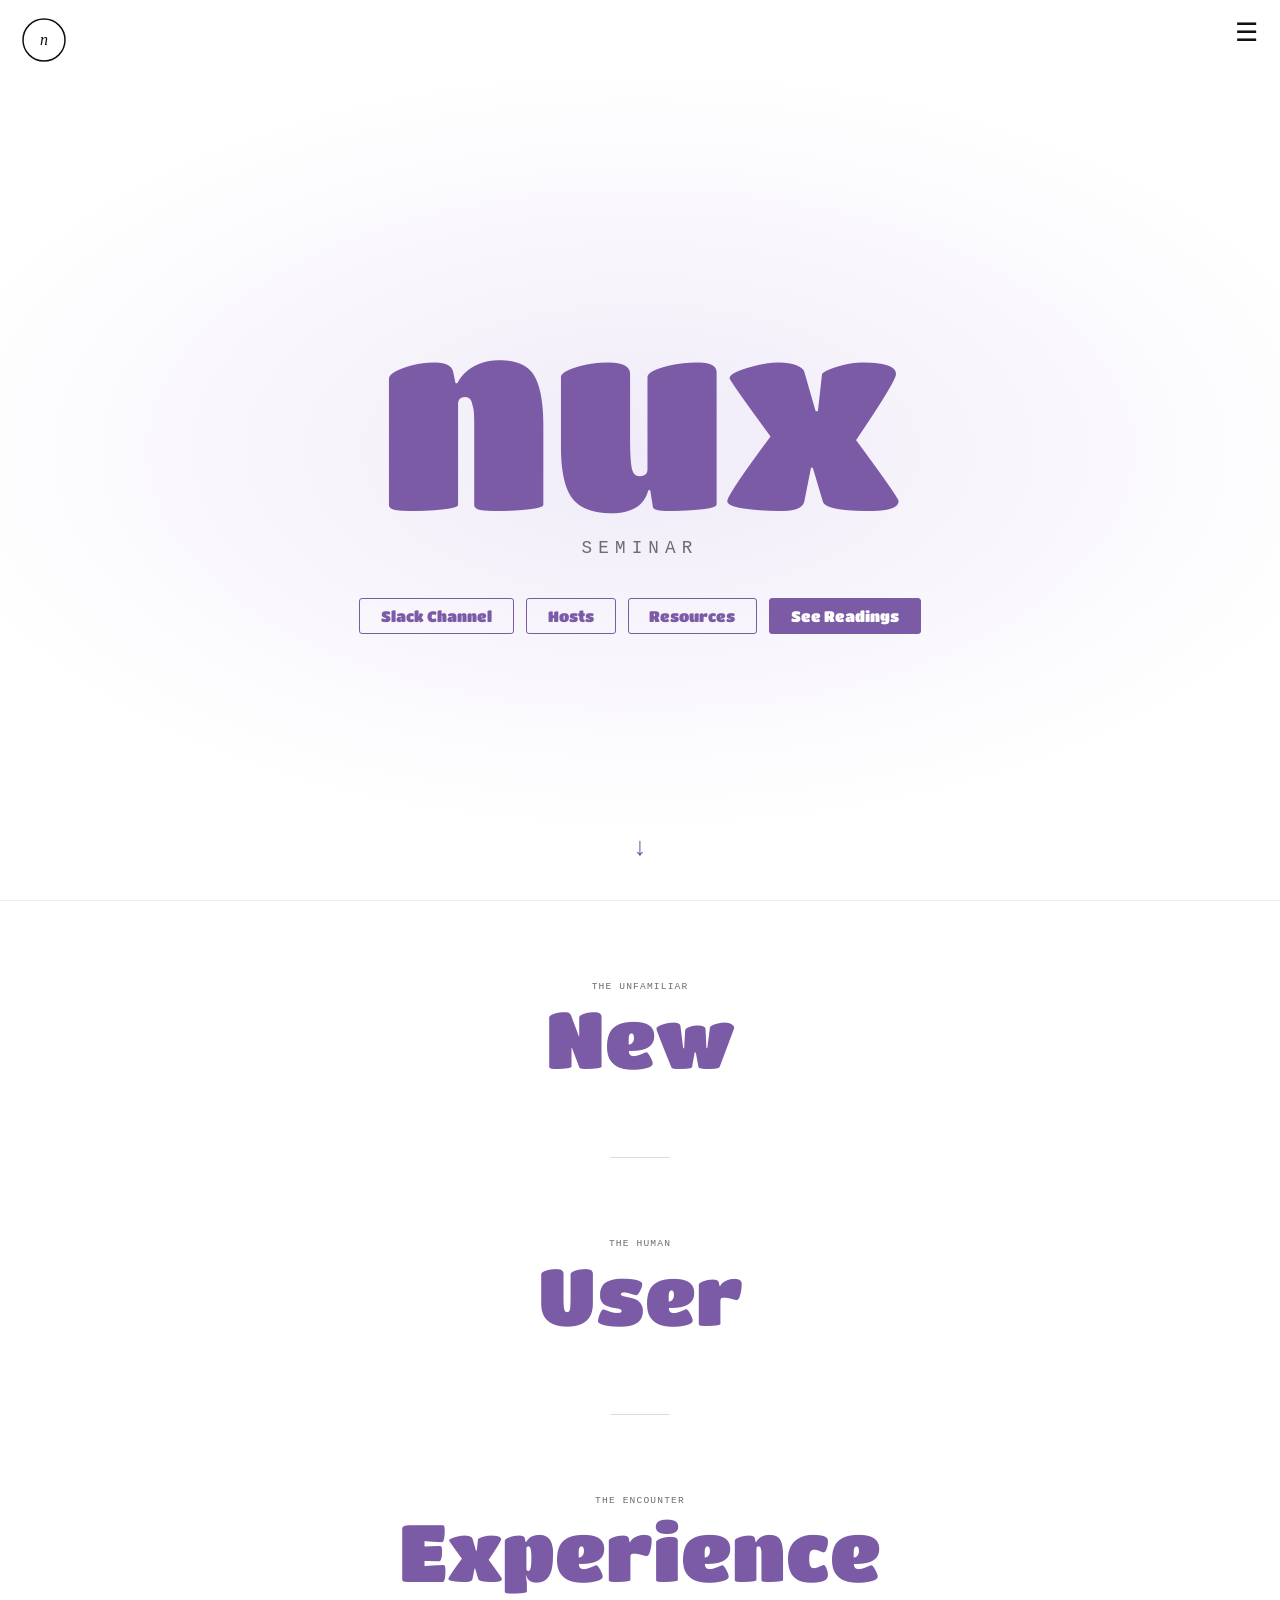
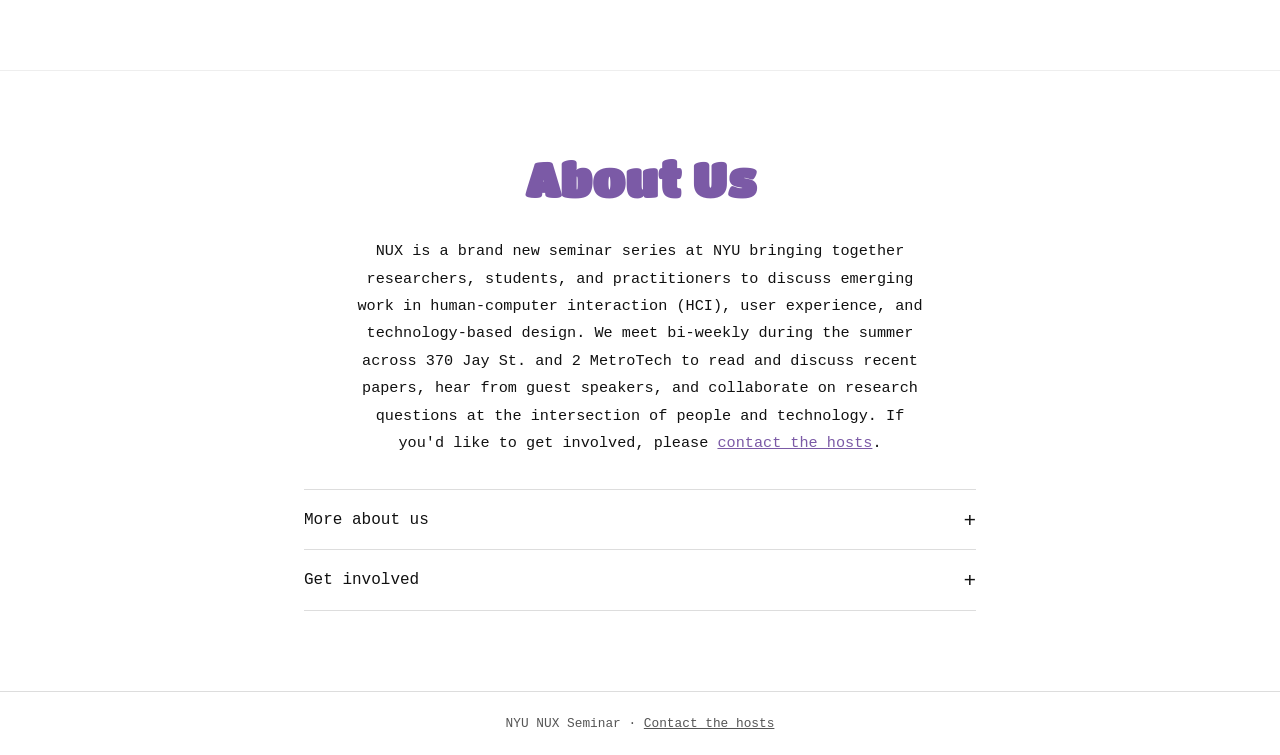
==== commit a2333021: "Switch display font to Titan One Co-Authored-By: Claude Sonnet 4.6 <noreply@anthropic.com>" ====
--- a/index.html
+++ b/index.html
@@ -5,7 +5,7 @@
   <meta name="viewport" content="width=device-width, initial-scale=1.0">
   <title>NUX Seminar</title>
   <link rel="stylesheet" href="style.css?v=4">
-  <link href="https://fonts.googleapis.com/css2?family=Syne:wght@800&display=block" rel="stylesheet">
+  <link href="https://fonts.googleapis.com/css2?family=Titan+One&display=block" rel="stylesheet">
 </head>
 <body>
 
--- a/style.css
+++ b/style.css
@@ -89,6 +89,7 @@
   text-align: center;
   padding: 5rem 1.5rem 4rem;
   position: relative;
+  background: radial-gradient(ellipse 80% 60% at 50% 50%, #f0ebf8 0%, #fff 70%);
 }
 
 .hero-logo {
@@ -97,7 +98,7 @@
 }
 
 .hero-wordmark {
-  font-family: 'Syne', sans-serif; font-weight: 800;
+  font-family: 'Titan One', sans-serif;
   font-size: clamp(5rem, 22vw, 16rem);
   color: #7b5aa6;
   display: inline-flex;
@@ -139,7 +140,7 @@
   padding: 0.5rem 1.3rem;
   border-radius: 3px;
   border: 1.5px solid #7b5aa6;
-  font-family: 'Syne', sans-serif; font-weight: 800;
+  font-family: 'Titan One', sans-serif;
   font-size: 0.95rem;
   text-decoration: none;
   color: #7b5aa6;
@@ -222,7 +223,7 @@
 }
 
 .nux-reveal-word {
-  font-family: 'Syne', sans-serif; font-weight: 800;
+  font-family: 'Titan One', sans-serif;
   font-size: clamp(2.5rem, 8vw, 5rem);
   color: #7b5aa6;
   line-height: 1;
@@ -242,7 +243,7 @@
 }
 
 .section-title {
-  font-family: 'Syne', sans-serif; font-weight: 800;
+  font-family: 'Titan One', sans-serif;
   font-size: clamp(2rem, 6vw, 3rem);
   
   color: #7b5aa6;
@@ -327,7 +328,7 @@
   margin: -1.25rem -1.25rem 1rem -1.25rem;
 }
 .host-card h3 {
-  font-family: 'Syne', sans-serif; font-weight: 800;
+  font-family: 'Titan One', sans-serif;
   font-size: 1.3rem;
   
   color: #7b5aa6;
@@ -348,7 +349,7 @@
 .r-header { display: flex; align-items: baseline; gap: 1rem; margin-bottom: 0.85rem; }
 
 .r-num {
-  font-family: 'Syne', sans-serif; font-weight: 800;
+  font-family: 'Titan One', sans-serif;
   font-size: 3rem;
   color: #b8a0d4;
   line-height: 1;
@@ -356,7 +357,7 @@
 }
 
 .r-label { font-size: 0.65rem; color: #7b5aa6; letter-spacing: 0.12em; text-transform: uppercase; }
-.r-name { font-family: 'Syne', sans-serif; font-weight: 800; font-size: 1.4rem; color: #111; }
+.r-name { font-family: 'Titan One', sans-serif; font-size: 1.4rem; color: #111; }
 .r-dates { font-size: 0.65rem; color: #6d6d6d; margin-top: 0.1rem; }
 .r-icon {
   position: absolute;
@@ -388,7 +389,7 @@
 .r-paper:last-child { margin-bottom: 0; }
 
 .r-title {
-  font-family: 'Syne', sans-serif; font-weight: 800;
+  font-family: 'Titan One', sans-serif;
   font-size: 0.9rem;
   color: #111;
   line-height: 1.35;
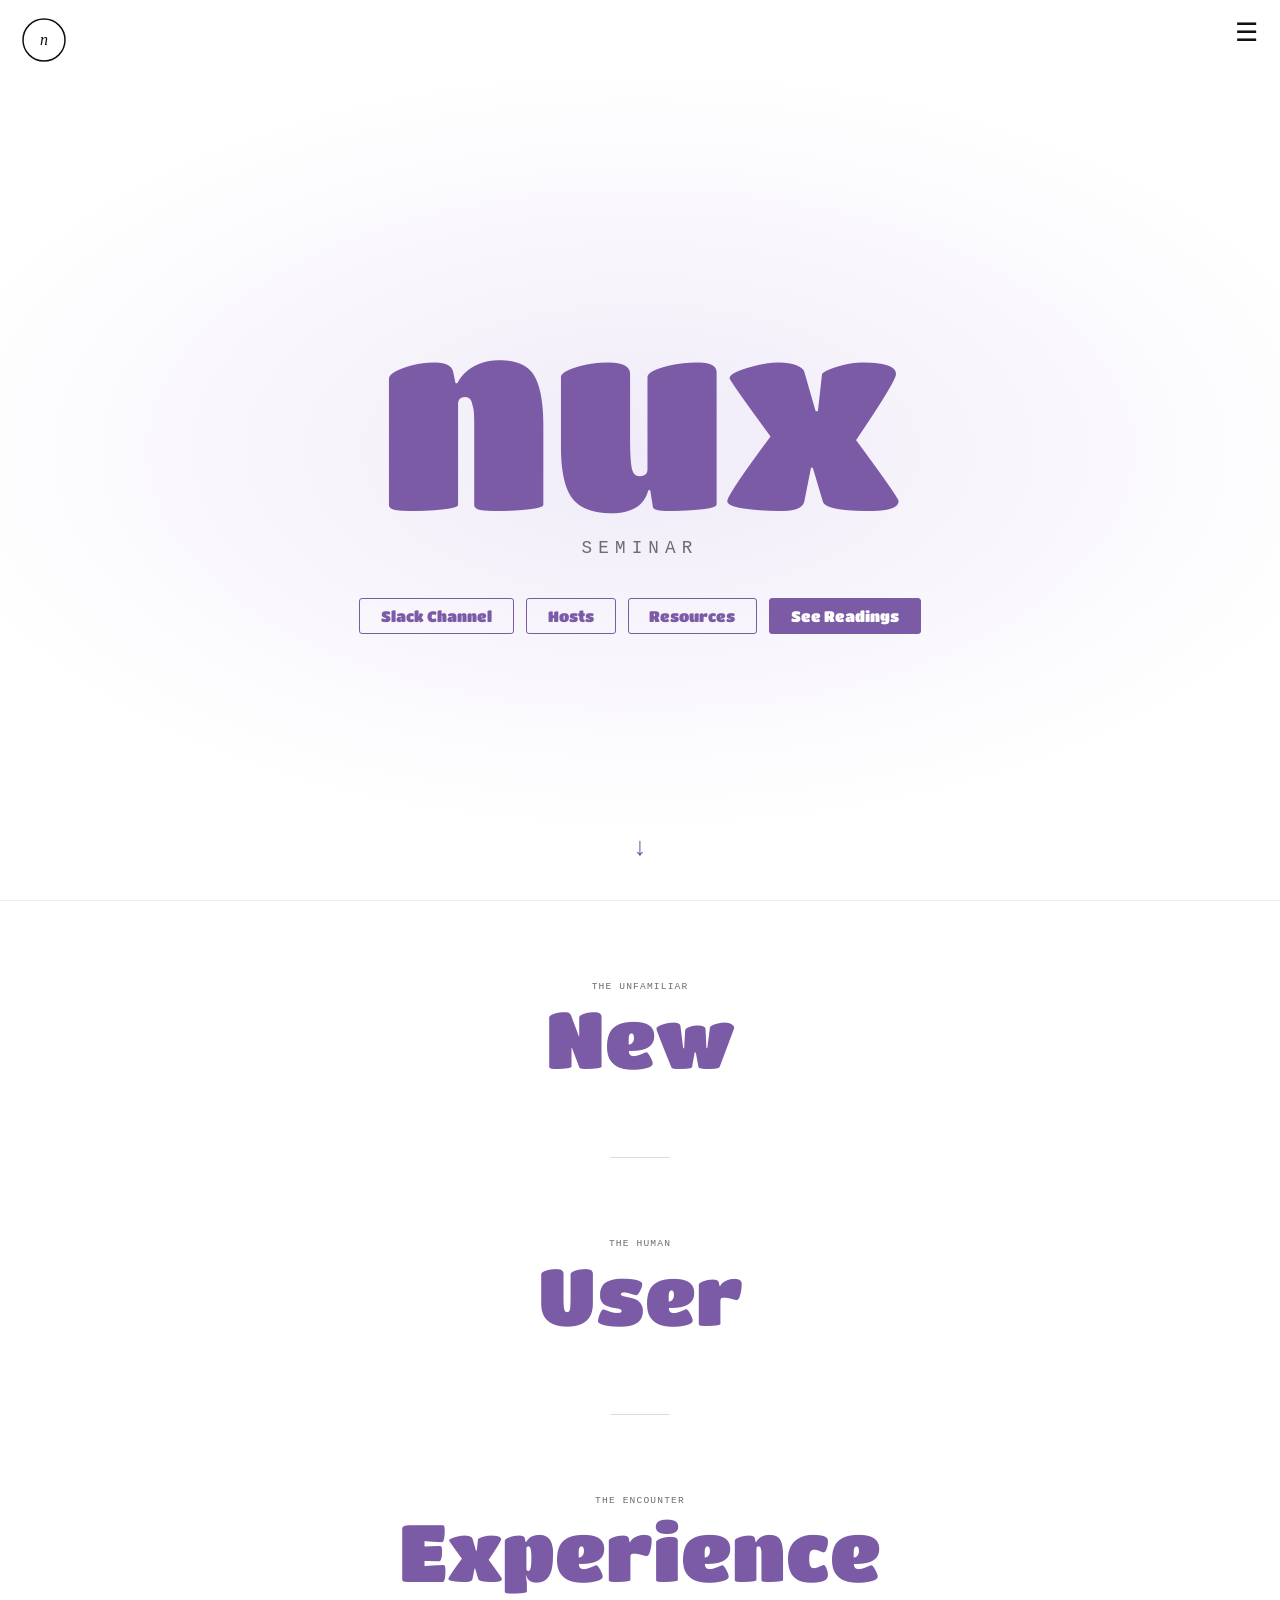
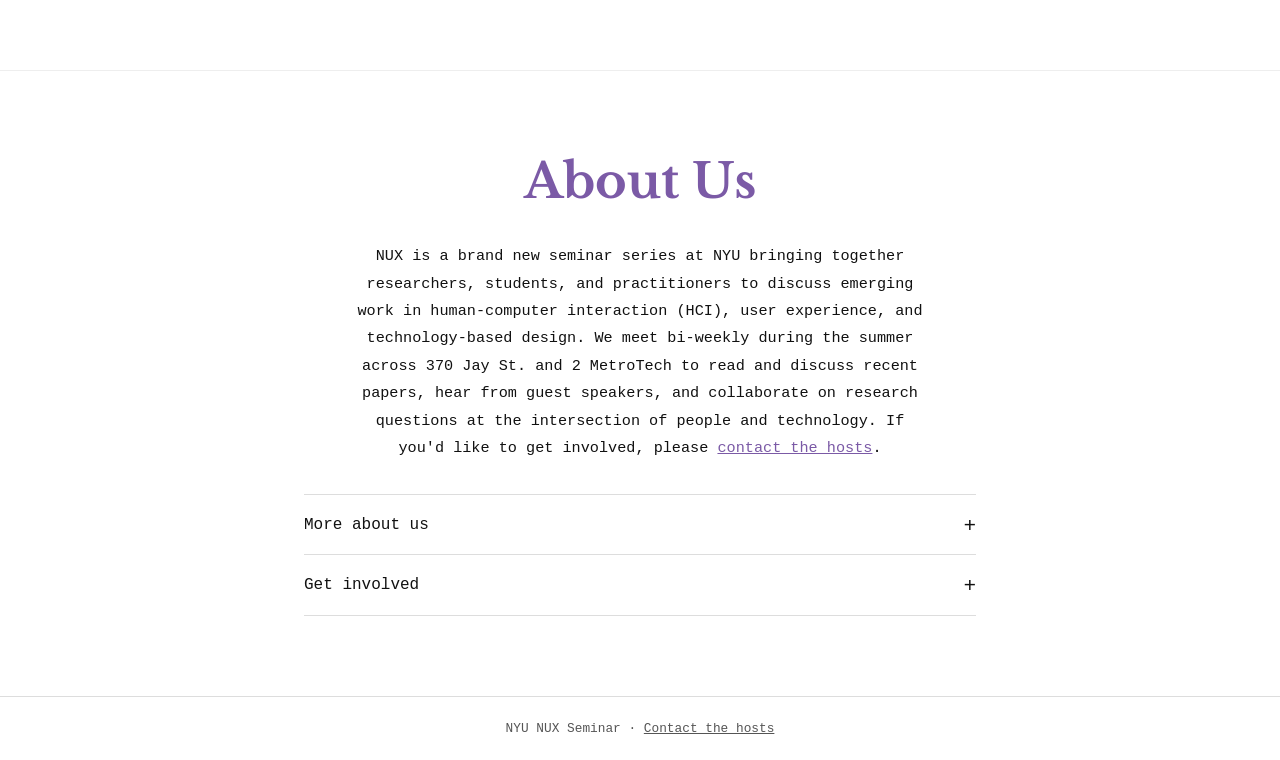
==== commit dba3f69a: "Apply Libre Baskerville bold to subheadings, keep Titan One for display Section titles, theme names," ====
--- a/index.html
+++ b/index.html
@@ -4,8 +4,8 @@
   <meta charset="UTF-8">
   <meta name="viewport" content="width=device-width, initial-scale=1.0">
   <title>NUX Seminar</title>
-  <link rel="stylesheet" href="style.css?v=4">
-  <link href="https://fonts.googleapis.com/css2?family=Titan+One&display=block" rel="stylesheet">
+  <link rel="stylesheet" href="style.css?v=5">
+  <link href="https://fonts.googleapis.com/css2?family=Titan+One&family=Libre+Baskerville:wght@700&display=block" rel="stylesheet">
 </head>
 <body>
 
--- a/style.css
+++ b/style.css
@@ -243,7 +243,8 @@
 }
 
 .section-title {
-  font-family: 'Titan One', sans-serif;
+  font-family: 'Libre Baskerville', serif;
+  font-weight: 700;
   font-size: clamp(2rem, 6vw, 3rem);
   
   color: #7b5aa6;
@@ -328,9 +329,9 @@
   margin: -1.25rem -1.25rem 1rem -1.25rem;
 }
 .host-card h3 {
-  font-family: 'Titan One', sans-serif;
+  font-family: 'Libre Baskerville', serif;
+  font-weight: 700;
   font-size: 1.3rem;
-  
   color: #7b5aa6;
   margin-bottom: 0.2rem;
 }
@@ -357,13 +358,12 @@
 }
 
 .r-label { font-size: 0.65rem; color: #7b5aa6; letter-spacing: 0.12em; text-transform: uppercase; }
-.r-name { font-family: 'Titan One', sans-serif; font-size: 1.4rem; color: #111; }
+.r-name { font-family: 'Libre Baskerville', serif; font-weight: 700; font-size: 1.4rem; color: #111; }
 .r-dates { font-size: 0.65rem; color: #6d6d6d; margin-top: 0.1rem; }
 .r-icon {
   position: absolute;
   right: 0;
-  bottom: 0;
-  transform: translateY(50%);
+  top: 0;
   width: 72px;
   height: auto;
   opacity: 0.9;
@@ -389,7 +389,8 @@
 .r-paper:last-child { margin-bottom: 0; }
 
 .r-title {
-  font-family: 'Titan One', sans-serif;
+  font-family: 'Libre Baskerville', serif;
+  font-weight: 700;
   font-size: 0.9rem;
   color: #111;
   line-height: 1.35;
